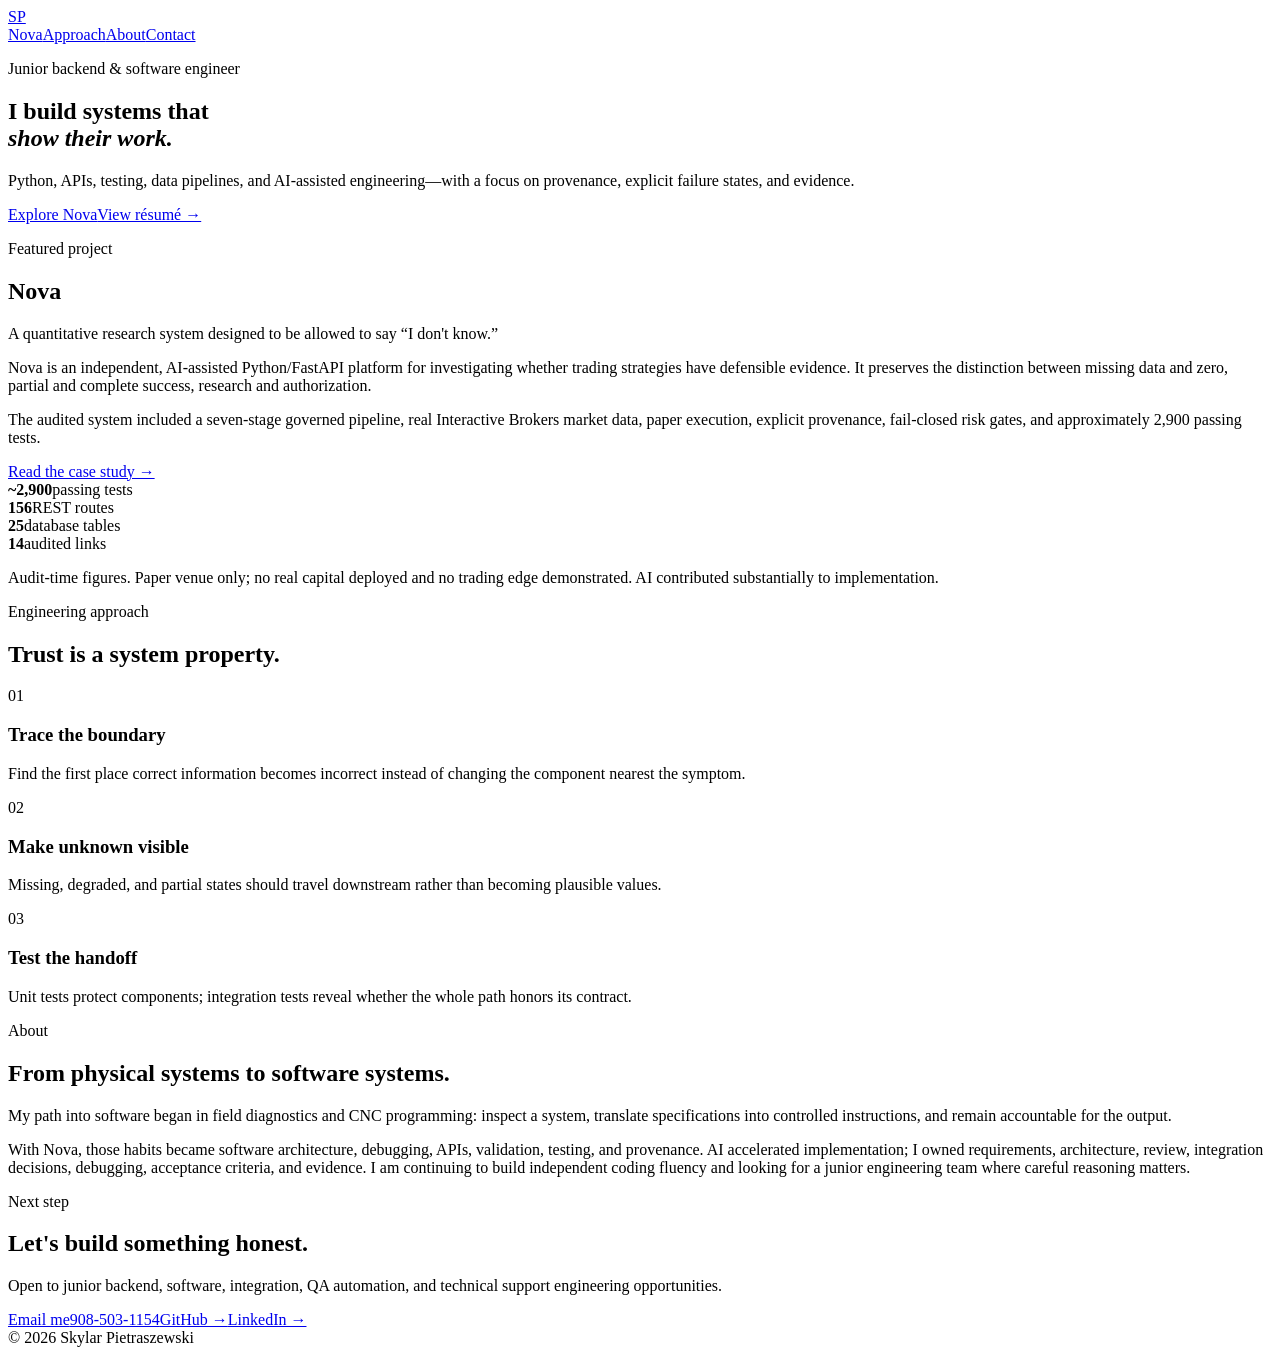
==== index.html @ 1eb85ae6 "Add index.html" ====
<!doctype html>
<html lang="en">
<head>
  <meta charset="utf-8">
  <meta name="viewport" content="width=device-width, initial-scale=1">
  <meta name="description" content="Skylar Pietraszewski — junior backend and software engineer focused on Python, APIs, testing, and trustworthy systems.">
  <title>Skylar Pietraszewski — Software Engineer</title>
  <link rel="stylesheet" href="styles.css">
</head>
<body>
  <header class="nav"><a class="mark" href="#top">SP</a><nav><a href="#nova">Nova</a><a href="#approach">Approach</a><a href="#about">About</a><a href="#contact">Contact</a></nav></header>
  <main id="top">
    <section class="hero">
      <p class="eyebrow">Junior backend & software engineer</p>
      <h1>I build systems that<br><em>show their work.</em></h1>
      <p class="lede">Python, APIs, testing, data pipelines, and AI-assisted engineering—with a focus on provenance, explicit failure states, and evidence.</p>
      <div class="actions"><a class="button" href="#nova">Explore Nova</a><a class="text-link" href="resume.html">View résumé →</a></div>
    </section>

    <section id="nova" class="project">
      <div><p class="eyebrow">Featured project</p><h2>Nova</h2><p class="project-tagline">A quantitative research system designed to be allowed to say “I don't know.”</p></div>
      <div class="project-copy"><p>Nova is an independent, AI-assisted Python/FastAPI platform for investigating whether trading strategies have defensible evidence. It preserves the distinction between missing data and zero, partial and complete success, research and authorization.</p><p>The audited system included a seven-stage governed pipeline, real Interactive Brokers market data, paper execution, explicit provenance, fail-closed risk gates, and approximately 2,900 passing tests.</p><a class="text-link" href="case-study.html">Read the case study →</a></div>
      <div class="metrics"><div><strong>~2,900</strong><span>passing tests</span></div><div><strong>156</strong><span>REST routes</span></div><div><strong>25</strong><span>database tables</span></div><div><strong>14</strong><span>audited links</span></div></div>
      <p class="disclosure">Audit-time figures. Paper venue only; no real capital deployed and no trading edge demonstrated. AI contributed substantially to implementation.</p>
    </section>

    <section id="approach"><p class="eyebrow">Engineering approach</p><h2>Trust is a system property.</h2><div class="grid"><article><span>01</span><h3>Trace the boundary</h3><p>Find the first place correct information becomes incorrect instead of changing the component nearest the symptom.</p></article><article><span>02</span><h3>Make unknown visible</h3><p>Missing, degraded, and partial states should travel downstream rather than becoming plausible values.</p></article><article><span>03</span><h3>Test the handoff</h3><p>Unit tests protect components; integration tests reveal whether the whole path honors its contract.</p></article></div></section>

    <section id="about" class="about"><div><p class="eyebrow">About</p><h2>From physical systems to software systems.</h2></div><div><p>My path into software began in field diagnostics and CNC programming: inspect a system, translate specifications into controlled instructions, and remain accountable for the output.</p><p>With Nova, those habits became software architecture, debugging, APIs, validation, testing, and provenance. AI accelerated implementation; I owned requirements, architecture, review, integration decisions, debugging, acceptance criteria, and evidence. I am continuing to build independent coding fluency and looking for a junior engineering team where careful reasoning matters.</p></div></section>

    <section id="contact" class="contact"><p class="eyebrow">Next step</p><h2>Let's build something honest.</h2><p>Open to junior backend, software, integration, QA automation, and technical support engineering opportunities.</p><div class="actions"><a class="button" href="mailto:skylarbp1@outlook.com">Email me</a><a class="text-link" href="tel:+19085031154">908-503-1154</a><a class="text-link" href="https://github.com/spie04">GitHub →</a><a class="text-link" href="https://www.linkedin.com/in/skylar-pietraszewski-5891701b7/">LinkedIn →</a></div></section>
  </main>
  <footer>© <span id="year"></span> Skylar Pietraszewski</footer>
  <script>document.getElementById('year').textContent = new Date().getFullYear();</script>
</body>
</html>
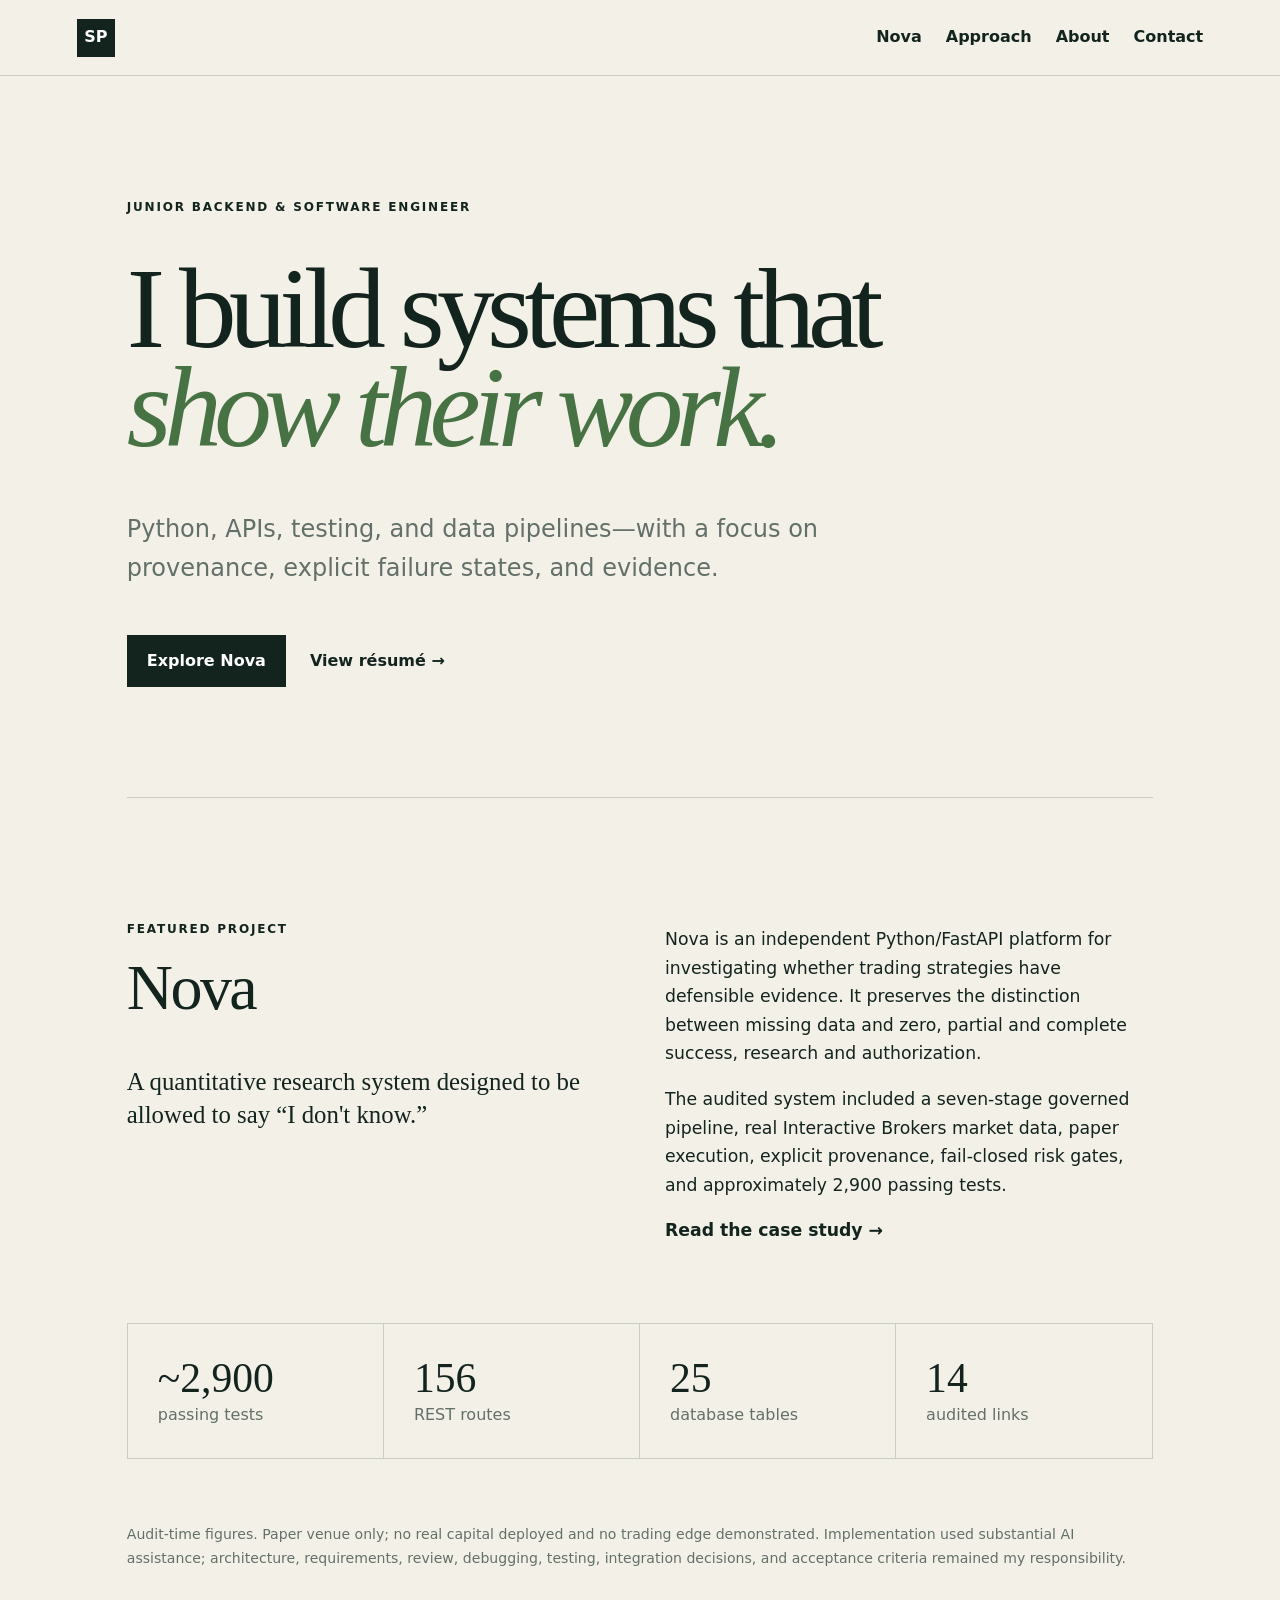
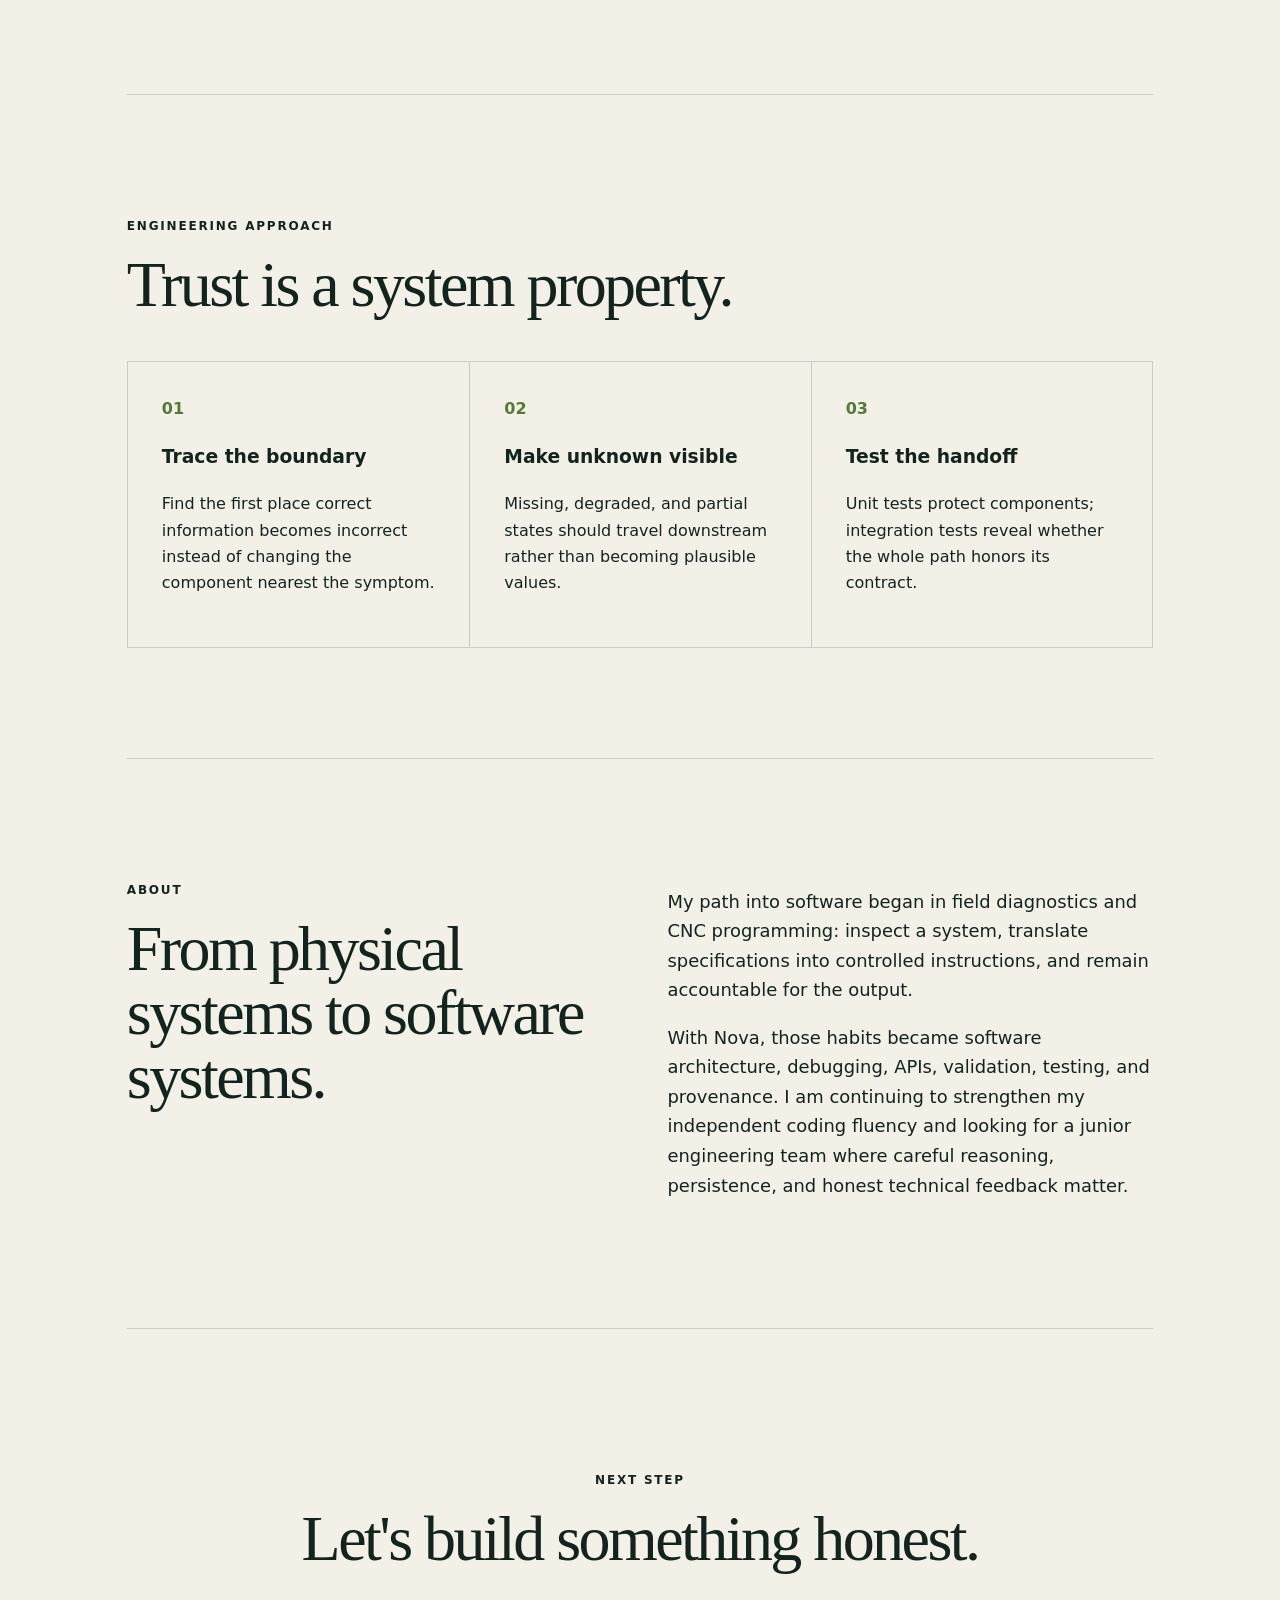
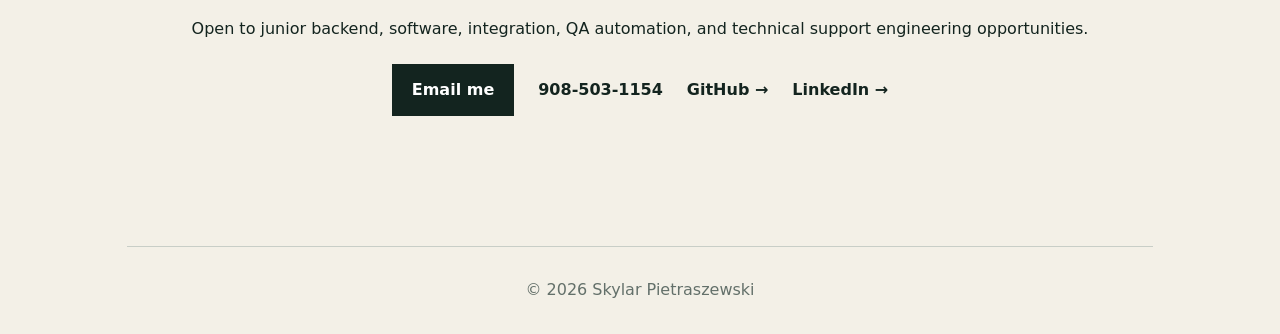
==== commit 62be7db9: "Refine portfolio positioning and add resume PDF" ====
--- a/index.html
+++ b/index.html
@@ -13,20 +13,20 @@
     <section class="hero">
       <p class="eyebrow">Junior backend & software engineer</p>
       <h1>I build systems that<br><em>show their work.</em></h1>
-      <p class="lede">Python, APIs, testing, data pipelines, and AI-assisted engineering—with a focus on provenance, explicit failure states, and evidence.</p>
+      <p class="lede">Python, APIs, testing, and data pipelines—with a focus on provenance, explicit failure states, and evidence.</p>
       <div class="actions"><a class="button" href="#nova">Explore Nova</a><a class="text-link" href="resume.html">View résumé →</a></div>
     </section>
 
     <section id="nova" class="project">
       <div><p class="eyebrow">Featured project</p><h2>Nova</h2><p class="project-tagline">A quantitative research system designed to be allowed to say “I don't know.”</p></div>
-      <div class="project-copy"><p>Nova is an independent, AI-assisted Python/FastAPI platform for investigating whether trading strategies have defensible evidence. It preserves the distinction between missing data and zero, partial and complete success, research and authorization.</p><p>The audited system included a seven-stage governed pipeline, real Interactive Brokers market data, paper execution, explicit provenance, fail-closed risk gates, and approximately 2,900 passing tests.</p><a class="text-link" href="case-study.html">Read the case study →</a></div>
+      <div class="project-copy"><p>Nova is an independent Python/FastAPI platform for investigating whether trading strategies have defensible evidence. It preserves the distinction between missing data and zero, partial and complete success, research and authorization.</p><p>The audited system included a seven-stage governed pipeline, real Interactive Brokers market data, paper execution, explicit provenance, fail-closed risk gates, and approximately 2,900 passing tests.</p><a class="text-link" href="case-study.html">Read the case study →</a></div>
       <div class="metrics"><div><strong>~2,900</strong><span>passing tests</span></div><div><strong>156</strong><span>REST routes</span></div><div><strong>25</strong><span>database tables</span></div><div><strong>14</strong><span>audited links</span></div></div>
-      <p class="disclosure">Audit-time figures. Paper venue only; no real capital deployed and no trading edge demonstrated. AI contributed substantially to implementation.</p>
+      <p class="disclosure">Audit-time figures. Paper venue only; no real capital deployed and no trading edge demonstrated. Implementation used substantial AI assistance; architecture, requirements, review, debugging, testing, integration decisions, and acceptance criteria remained my responsibility.</p>
     </section>
 
     <section id="approach"><p class="eyebrow">Engineering approach</p><h2>Trust is a system property.</h2><div class="grid"><article><span>01</span><h3>Trace the boundary</h3><p>Find the first place correct information becomes incorrect instead of changing the component nearest the symptom.</p></article><article><span>02</span><h3>Make unknown visible</h3><p>Missing, degraded, and partial states should travel downstream rather than becoming plausible values.</p></article><article><span>03</span><h3>Test the handoff</h3><p>Unit tests protect components; integration tests reveal whether the whole path honors its contract.</p></article></div></section>
 
-    <section id="about" class="about"><div><p class="eyebrow">About</p><h2>From physical systems to software systems.</h2></div><div><p>My path into software began in field diagnostics and CNC programming: inspect a system, translate specifications into controlled instructions, and remain accountable for the output.</p><p>With Nova, those habits became software architecture, debugging, APIs, validation, testing, and provenance. AI accelerated implementation; I owned requirements, architecture, review, integration decisions, debugging, acceptance criteria, and evidence. I am continuing to build independent coding fluency and looking for a junior engineering team where careful reasoning matters.</p></div></section>
+    <section id="about" class="about"><div><p class="eyebrow">About</p><h2>From physical systems to software systems.</h2></div><div><p>My path into software began in field diagnostics and CNC programming: inspect a system, translate specifications into controlled instructions, and remain accountable for the output.</p><p>With Nova, those habits became software architecture, debugging, APIs, validation, testing, and provenance. I am continuing to strengthen my independent coding fluency and looking for a junior engineering team where careful reasoning, persistence, and honest technical feedback matter.</p></div></section>
 
     <section id="contact" class="contact"><p class="eyebrow">Next step</p><h2>Let's build something honest.</h2><p>Open to junior backend, software, integration, QA automation, and technical support engineering opportunities.</p><div class="actions"><a class="button" href="mailto:skylarbp1@outlook.com">Email me</a><a class="text-link" href="tel:+19085031154">908-503-1154</a><a class="text-link" href="https://github.com/spie04">GitHub →</a><a class="text-link" href="https://www.linkedin.com/in/skylar-pietraszewski-5891701b7/">LinkedIn →</a></div></section>
   </main>
--- a/styles.css
+++ b/styles.css
@@ -0,0 +1 @@
+:root{--ink:#13241f;--paper:#f3f0e7;--lime:#c8f04b;--muted:#63706a;--line:#c8cec7}*{box-sizing:border-box}html{scroll-behavior:smooth}body{margin:0;background:var(--paper);color:var(--ink);font:16px/1.65 Inter,ui-sans-serif,system-ui,-apple-system,sans-serif}.nav{height:76px;display:flex;align-items:center;justify-content:space-between;padding:0 max(24px,6vw);border-bottom:1px solid var(--line);position:sticky;top:0;background:rgba(243,240,231,.94);backdrop-filter:blur(10px);z-index:3}.mark{display:grid;place-items:center;width:38px;height:38px;background:var(--ink);color:white;text-decoration:none;font-weight:800}.nav nav{display:flex;gap:24px}.nav nav a,.text-link{color:var(--ink);text-decoration:none;font-weight:700}.nav nav a:hover,.text-link:hover{text-decoration:underline;text-underline-offset:5px}main{max-width:1180px;margin:auto;padding:0 6vw}.hero{min-height:78vh;display:flex;flex-direction:column;justify-content:center;border-bottom:1px solid var(--line)}.eyebrow{text-transform:uppercase;letter-spacing:.15em;font-size:.75rem;font-weight:800}.hero h1{font:clamp(3.4rem,9vw,8.8rem)/.86 Georgia,serif;letter-spacing:-.065em;margin:.25em 0}.hero h1 em{font-weight:400;color:#477244}.lede{max-width:720px;font-size:clamp(1.1rem,2vw,1.5rem);color:var(--muted)}.actions{display:flex;gap:24px;align-items:center;flex-wrap:wrap;margin-top:22px}.button{background:var(--ink);color:white;padding:13px 20px;text-decoration:none;font-weight:800}.button:hover{background:#305748}section{padding:110px 0;border-bottom:1px solid var(--line)}section h2{font:clamp(2.4rem,5vw,5rem)/1 Georgia,serif;letter-spacing:-.04em;margin:.25em 0 .7em}.project{display:grid;grid-template-columns:1fr 1fr;gap:50px}.project-tagline{font:1.55rem/1.35 Georgia,serif}.project-copy{font-size:1.08rem}.metrics{grid-column:1/-1;display:grid;grid-template-columns:repeat(4,1fr);margin-top:28px;border:1px solid var(--line)}.metrics div{padding:30px;border-right:1px solid var(--line)}.metrics div:last-child{border:0}.metrics strong{display:block;font:2.6rem Georgia,serif}.metrics span,.disclosure{color:var(--muted)}.disclosure{grid-column:1/-1;font-size:.88rem}.grid{display:grid;grid-template-columns:repeat(3,1fr);gap:0;border:1px solid var(--line)}article{padding:34px}article+article{border-left:1px solid var(--line)}article span{color:#547a37;font-weight:800}.about{display:grid;grid-template-columns:1fr 1fr;gap:55px}.about>div:last-child{font-size:1.12rem}.contact{text-align:center;padding:130px 0}.contact .actions{justify-content:center}footer{padding:30px 6vw;text-align:center;color:var(--muted)}@media(max-width:720px){.nav nav{gap:12px;font-size:.83rem}.project,.about{grid-template-columns:1fr}.metrics{grid-template-columns:1fr 1fr}.metrics div:nth-child(2){border-right:0}.metrics div:nth-child(-n+2){border-bottom:1px solid var(--line)}.grid{grid-template-columns:1fr}article+article{border-left:0;border-top:1px solid var(--line)}section{padding:76px 0}.hero{min-height:72vh}}
